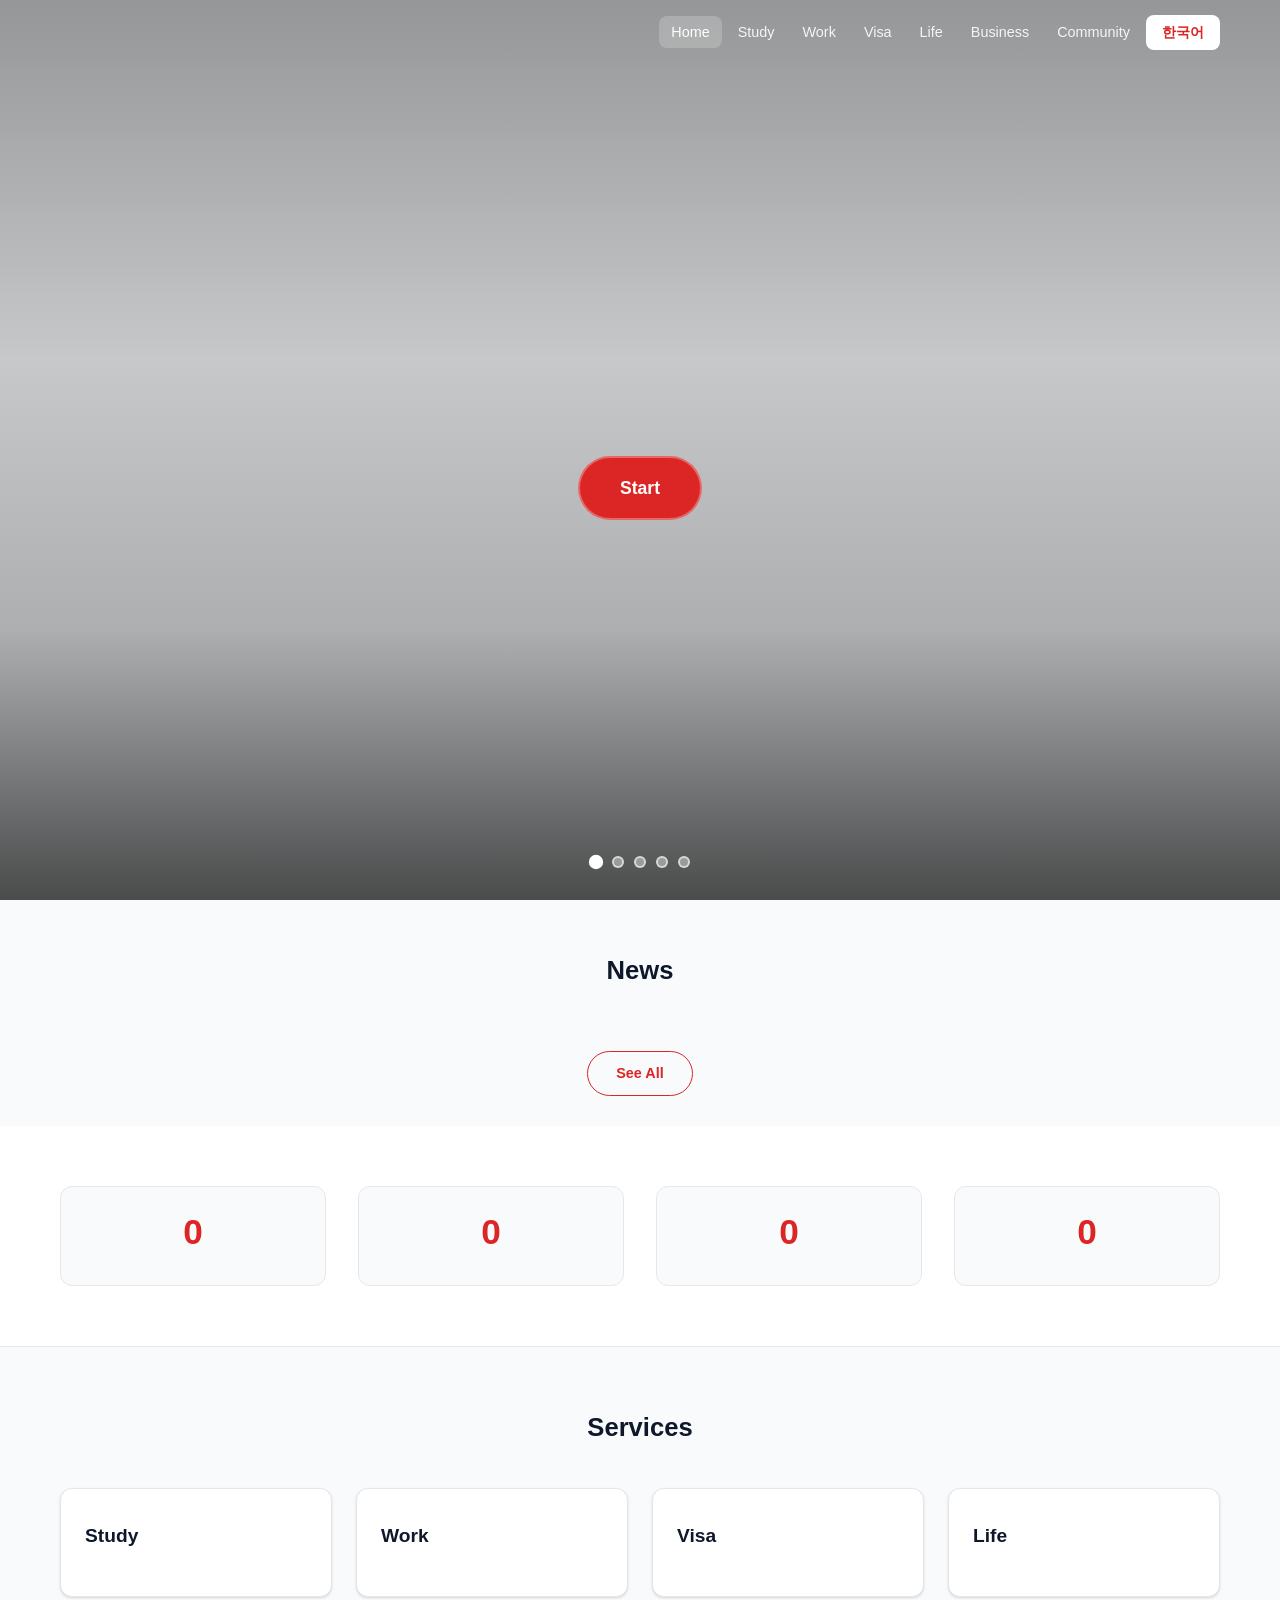
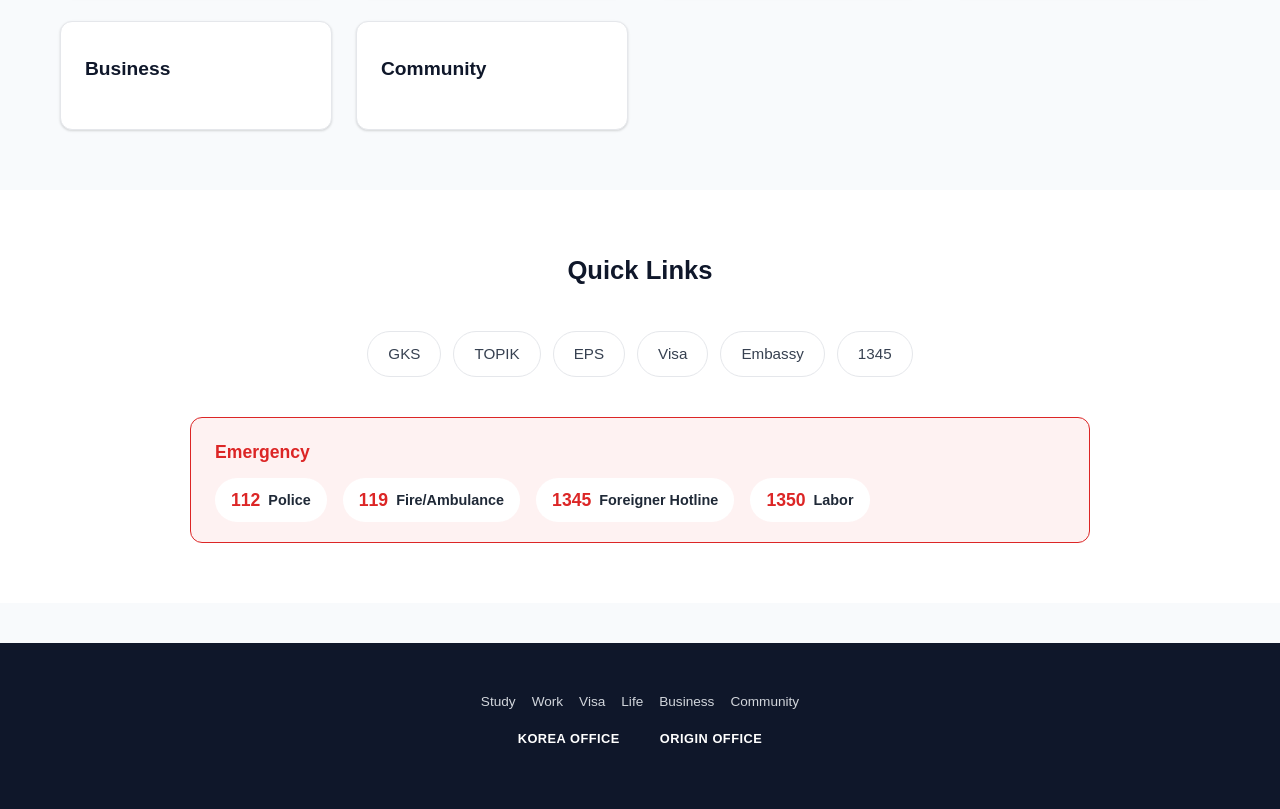
==== index.html @ 5b104d98 "Initial commit: KoInfo unified multi-country platform Merge IndoKo and MongKo into a single repo wit" ====
<!DOCTYPE html>
<html lang="id">
<head>
  <meta charset="UTF-8">
  <meta name="viewport" content="width=device-width, initial-scale=1.0">
  <title>{SITE} - KoInfo</title>
  <meta name="description" content="KoInfo - Comprehensive information platform for foreigners in Korea">
  <meta name="theme-color" content="#DC2626">
  <link rel="icon" type="image/svg+xml" href="favicon.svg">
  <link rel="stylesheet" href="css/style.css">
</head>
<body>

  <nav class="navbar">
    <div class="container">
      <a href="index.html" class="nav-brand">
        <span class="nav-flag"></span>
        <span class="brand-text">
          <span class="brand-name"></span>
          <span class="brand-sub" data-i18n="common.tagline"></span>
        </span>
      </a>
      <button class="menu-toggle" onclick="toggleMenu()" aria-label="Menu">☰</button>
      <ul class="nav-links" id="nav-links">
        <li><a href="index.html" class="active" data-i18n="nav.home">Home</a></li>
        <li><a href="study.html" data-i18n="nav.study">Study</a></li>
        <li><a href="work.html" data-i18n="nav.work">Work</a></li>
        <li><a href="visa.html" data-i18n="nav.visa">Visa</a></li>
        <li><a href="life.html" data-i18n="nav.life">Life</a></li>
        <li><a href="business.html" data-i18n="nav.business">Business</a></li>
        <li><a href="community.html" data-i18n="nav.community">Community</a></li>
        <li><button class="lang-btn" id="lang-toggle" onclick="toggleLanguage()">한국어</button></li>
      </ul>
    </div>
  </nav>

  <section class="hero">
    <div class="hero-slide active" data-slide="0"></div>
    <div class="hero-slide" data-slide="1"></div>
    <div class="hero-slide" data-slide="2"></div>
    <div class="hero-slide" data-slide="3"></div>
    <div class="hero-slide" data-slide="4"></div>
    <div class="hero-overlay"></div>
    <div class="hero-content">
      <h1 data-i18n="hero.title"></h1>
      <p data-i18n="hero.subtitle"></p>
      <a href="#stats" class="hero-cta" data-i18n="hero.cta">Start</a>
    </div>
    <div class="hero-indicators">
      <span class="hero-dot active" data-slide="0"></span>
      <span class="hero-dot" data-slide="1"></span>
      <span class="hero-dot" data-slide="2"></span>
      <span class="hero-dot" data-slide="3"></span>
      <span class="hero-dot" data-slide="4"></span>
    </div>
  </section>

  <section class="news-section" id="news">
    <div class="container">
      <h2 class="section-title" data-i18n="news.title">News</h2>
      <div id="home-news-list" class="news-list"></div>
      <div class="news-more-wrap">
        <a href="news.html" class="news-more-link" data-i18n="news.more">See All</a>
      </div>
    </div>
  </section>

  <section class="stats-section" id="stats">
    <div class="stats-grid">
      <div class="stat-card">
        <div class="stat-number" data-count="0">0</div>
        <div class="stat-label" data-i18n="stats.residentsLabel"></div>
        <div class="stat-source" data-i18n="stats.residentsSource"></div>
      </div>
      <div class="stat-card">
        <div class="stat-number" data-count="0">0</div>
        <div class="stat-label" data-i18n="stats.studentsLabel"></div>
        <div class="stat-source" data-i18n="stats.studentsSource"></div>
      </div>
      <div class="stat-card">
        <div class="stat-number" data-count="0">0</div>
        <div class="stat-label" data-i18n="stats.epsLabel"></div>
        <div class="stat-source" data-i18n="stats.epsSource"></div>
      </div>
      <div class="stat-card">
        <div class="stat-number" data-count="0">0</div>
        <div class="stat-label" data-i18n="stats.rankLabel"></div>
        <div class="stat-source" data-i18n="stats.rankSource"></div>
      </div>
    </div>
  </section>

  <section class="section" id="cards">
    <div class="container">
      <h2 class="section-title" data-i18n="services.title">Services</h2>
      <div class="cards-grid">
        <a href="study.html" class="card"><h3 data-i18n="card.study.title">Study</h3><p data-i18n="card.study.desc"></p></a>
        <a href="work.html" class="card"><h3 data-i18n="card.work.title">Work</h3><p data-i18n="card.work.desc"></p></a>
        <a href="visa.html" class="card"><h3 data-i18n="card.visa.title">Visa</h3><p data-i18n="card.visa.desc"></p></a>
        <a href="life.html" class="card"><h3 data-i18n="card.life.title">Life</h3><p data-i18n="card.life.desc"></p></a>
        <a href="business.html" class="card"><h3 data-i18n="card.business.title">Business</h3><p data-i18n="card.business.desc"></p></a>
        <a href="community.html" class="card"><h3 data-i18n="card.community.title">Community</h3><p data-i18n="card.community.desc"></p></a>
      </div>
    </div>
  </section>

  <section class="section" style="background: var(--white);">
    <div class="container">
      <h2 class="section-title" data-i18n="quick.title">Quick Links</h2>
      <div class="quick-links">
        <a href="study.html" class="quick-link" data-i18n="quick.gks">GKS</a>
        <a href="study.html" class="quick-link" data-i18n="quick.topik">TOPIK</a>
        <a href="work.html" class="quick-link" data-i18n="quick.eps">EPS</a>
        <a href="visa.html" class="quick-link" data-i18n="quick.visa">Visa</a>
        <a href="community.html" class="quick-link" data-i18n="quick.embassy">Embassy</a>
        <a href="community.html" class="quick-link" data-i18n="quick.call">1345</a>
      </div>
      <div class="emergency-banner">
        <h3 data-i18n="emergency.title">Emergency</h3>
        <div class="emergency-numbers">
          <div class="emergency-item"><span class="num">112</span> <span data-i18n="emergency.police">Police</span></div>
          <div class="emergency-item"><span class="num">119</span> <span data-i18n="emergency.fire">Fire/Ambulance</span></div>
          <div class="emergency-item"><span class="num">1345</span> <span data-i18n="emergency.foreigner">Foreigner Hotline</span></div>
          <div class="emergency-item"><span class="num">1350</span> <span data-i18n="emergency.labor">Labor</span></div>
        </div>
      </div>
    </div>
  </section>

  <footer class="footer">
    <div class="footer-brand"></div>
    <div class="footer-flags"></div>
    <div class="footer-links">
      <a href="study.html" data-i18n="nav.study">Study</a>
      <a href="work.html" data-i18n="nav.work">Work</a>
      <a href="visa.html" data-i18n="nav.visa">Visa</a>
      <a href="life.html" data-i18n="nav.life">Life</a>
      <a href="business.html" data-i18n="nav.business">Business</a>
      <a href="community.html" data-i18n="nav.community">Community</a>
    </div>
    <div class="footer-offices">
      <div class="footer-office">
        <strong data-i18n="footer.office.korea">Korea Office</strong>
        <span data-i18n="footer.office.korea.addr"></span>
      </div>
      <div class="footer-office">
        <strong data-i18n="footer.office.origin">Origin Office</strong>
        <span data-i18n="footer.office.origin.addr"></span>
      </div>
    </div>
    <p data-i18n="footer.text"></p>
  </footer>

  <script src="js/site-config.js"></script>
  <script>
    // Dynamically load site-specific lang.js
    var langScript = document.createElement('script');
    langScript.src = 'sites/' + SITE_KEY + '/lang.js';
    langScript.onload = function() {
      var mainScript = document.createElement('script');
      mainScript.src = 'js/main.js';
      mainScript.onload = function() {
        var newsScript = document.createElement('script');
        newsScript.src = 'js/news.js';
        document.head.appendChild(newsScript);
      };
      document.head.appendChild(mainScript);
    };
    document.head.appendChild(langScript);
  </script>
</body>
</html>
---- css/style.css ----
/* === KoInfo Unified Stylesheet === */
/* Colors are injected dynamically by site-config.js via CSS custom properties */

*, *::before, *::after {
  margin: 0;
  padding: 0;
  box-sizing: border-box;
}

:root {
  /* Defaults - overridden by site-config.js */
  --primary: #DC2626;
  --primary-dark: #991B1B;
  --primary-light: #F87171;
  --primary-bg: #FEF2F2;
  --secondary: #FFD700;
  --secondary-dark: #B8960F;
  --accent: #1D4ED8;
  --accent-light: #DBEAFE;
  --white: #FFFFFF;
  --gray-50: #F8FAFC;
  --gray-100: #F3F4F6;
  --gray-200: #E5E7EB;
  --gray-300: #D1D5DB;
  --gray-600: #4B5563;
  --gray-700: #374151;
  --gray-800: #1F2937;
  --gray-900: #0F172A;
  --success: #22C55E;
  --warning: #F59E0B;
  --error: #EF4444;
  --info: #3B82F6;
  --shadow: 0 1px 3px rgba(0,0,0,0.1), 0 1px 2px rgba(0,0,0,0.06);
  --shadow-md: 0 4px 6px rgba(0,0,0,0.07), 0 2px 4px rgba(0,0,0,0.06);
  --shadow-lg: 0 10px 15px rgba(0,0,0,0.1), 0 4px 6px rgba(0,0,0,0.05);
  --radius: 12px;
  --radius-sm: 8px;
  --transition: 0.2s ease;
}

html { scroll-behavior: smooth; }

body {
  font-family: 'Pretendard', -apple-system, BlinkMacSystemFont, 'Segoe UI', Roboto, 'Noto Sans', sans-serif;
  color: var(--gray-800);
  background: var(--gray-50);
  line-height: 1.6;
  min-height: 100vh;
}

a { color: var(--primary); text-decoration: none; }
a:hover { text-decoration: underline; }
img { max-width: 100%; }

/* === Navbar === */
.navbar {
  position: fixed; top: 0; left: 0; right: 0; z-index: 100;
  transition: background 0.3s ease, box-shadow 0.3s ease;
}
.navbar.scrolled {
  background: rgba(255,255,255,0.97);
  box-shadow: var(--shadow);
}
.navbar .container {
  max-width: 1200px; margin: 0 auto; padding: 0 20px;
  display: flex; align-items: center; justify-content: space-between; height: 64px;
}
.nav-brand {
  display: flex; align-items: center; gap: 10px;
  font-weight: 800; font-size: 1.2rem; color: var(--white);
  text-decoration: none; transition: color 0.3s ease;
}
.navbar.scrolled .nav-brand { color: var(--primary); }
.nav-brand:hover { text-decoration: none; }
.nav-brand .brand-text { display: flex; align-items: baseline; gap: 6px; }
.nav-brand .brand-sub {
  font-size: 0.75rem; font-weight: 500; color: rgba(255,255,255,0.8);
  transition: color 0.3s ease;
}
.navbar.scrolled .nav-brand .brand-sub { color: var(--gray-600); }
.nav-flag { font-size: 1.4rem; }
.nav-links { display: flex; align-items: center; gap: 4px; list-style: none; }
.nav-links a {
  padding: 8px 12px; border-radius: var(--radius-sm);
  color: rgba(255,255,255,0.9); font-weight: 500; font-size: 0.9rem;
  transition: background var(--transition), color var(--transition); white-space: nowrap;
}
.navbar.scrolled .nav-links a { color: var(--gray-700); }
.nav-links a:hover, .nav-links a.active {
  background: rgba(255,255,255,0.2); color: var(--white); text-decoration: none;
}
.navbar.scrolled .nav-links a:hover, .navbar.scrolled .nav-links a.active {
  background: var(--primary-bg); color: var(--primary);
}
.lang-btn {
  background: var(--white); color: var(--primary) !important; border: none;
  padding: 8px 16px; border-radius: var(--radius-sm); cursor: pointer;
  font-weight: 600; font-size: 0.9rem; transition: background var(--transition), color var(--transition);
}
.navbar.scrolled .lang-btn { background: var(--primary); color: var(--white) !important; }
.lang-btn:hover { opacity: 0.9; text-decoration: none !important; }
.menu-toggle {
  display: none; background: none; border: none; font-size: 1.5rem;
  cursor: pointer; color: var(--white); padding: 4px; transition: color 0.3s ease;
}
.navbar.scrolled .menu-toggle { color: var(--gray-700); }

/* === Hero === */
.hero {
  position: relative; min-height: 100vh; display: flex;
  align-items: center; justify-content: center; text-align: center; overflow: hidden;
}
.hero-slide {
  position: absolute; top: 0; left: 0; width: 100%; height: 100%;
  background-size: cover; background-position: center; background-repeat: no-repeat;
  opacity: 0; transition: opacity 1.5s ease-in-out;
}
.hero-slide.active { opacity: 1; }
.hero-overlay {
  position: absolute; top: 0; left: 0; width: 100%; height: 100%;
  background: linear-gradient(180deg, rgba(0,0,0,0.4) 0%, rgba(0,0,0,0.2) 40%, rgba(0,0,0,0.3) 70%, rgba(0,0,0,0.7) 100%);
}
.hero-content {
  position: relative; z-index: 2; color: var(--white); padding: 120px 20px 80px; max-width: 800px;
}
.hero-content h1 {
  font-size: 3rem; margin-bottom: 16px; font-weight: 800;
  letter-spacing: -0.5px; text-shadow: 0 2px 20px rgba(0,0,0,0.3); line-height: 1.2;
}
.hero-content p {
  font-size: 1.3rem; opacity: 0.95; margin-bottom: 36px; text-shadow: 0 1px 10px rgba(0,0,0,0.3);
}
.hero-cta {
  display: inline-block; background: var(--primary); color: var(--white);
  padding: 16px 40px; border-radius: 50px; font-weight: 700; font-size: 1.1rem;
  transition: transform var(--transition), box-shadow var(--transition);
  text-shadow: none; border: 2px solid rgba(255,255,255,0.3);
}
.hero-cta:hover {
  transform: translateY(-2px); box-shadow: 0 8px 25px rgba(0,0,0,0.3); text-decoration: none;
}
.hero-indicators {
  position: absolute; bottom: 32px; left: 50%; transform: translateX(-50%);
  z-index: 3; display: flex; gap: 10px;
}
.hero-dot {
  width: 12px; height: 12px; border-radius: 50%; background: rgba(255,255,255,0.4);
  cursor: pointer; border: 2px solid rgba(255,255,255,0.6); transition: background 0.3s ease, transform 0.3s ease;
}
.hero-dot:hover { background: rgba(255,255,255,0.7); }
.hero-dot.active { background: var(--white); transform: scale(1.2); }

/* === Stats === */
.stats-section { background: var(--white); padding: 60px 0; border-bottom: 1px solid var(--gray-200); }
.stats-grid {
  display: grid; grid-template-columns: repeat(auto-fit, minmax(200px, 1fr));
  gap: 32px; max-width: 1200px; margin: 0 auto; padding: 0 20px;
}
.stat-card {
  text-align: center; padding: 24px 16px; border-radius: var(--radius);
  background: var(--gray-50); border: 1px solid var(--gray-200);
  transition: transform var(--transition), box-shadow var(--transition);
}
.stat-card:hover { transform: translateY(-4px); box-shadow: var(--shadow-md); border-color: var(--primary); }
.stat-number { font-size: 2.2rem; font-weight: 800; color: var(--primary); line-height: 1.2; margin-bottom: 8px; }
.stat-label { font-size: 0.9rem; color: var(--gray-600); font-weight: 500; }
.stat-source { font-size: 0.75rem; color: var(--gray-300); margin-top: 4px; }

/* === Page Header === */
.page-header {
  background: linear-gradient(135deg, var(--primary) 0%, var(--primary-dark) 100%);
  color: var(--white); text-align: center; padding: 50px 20px; position: relative; margin-top: 64px;
}
.page-header::after {
  content: ''; position: absolute; bottom: 0; left: 0; right: 0; height: 3px;
  background: linear-gradient(90deg, var(--secondary), var(--primary-light), var(--accent));
}
.page-header h1 { font-size: 2rem; font-weight: 700; }

/* === Container & Section === */
.container { max-width: 1200px; margin: 0 auto; padding: 0 20px; }
.section { padding: 60px 0; }
.section-title { text-align: center; font-size: 1.6rem; color: var(--gray-900); margin-bottom: 40px; font-weight: 700; }

/* === Cards Grid === */
.cards-grid { display: grid; grid-template-columns: repeat(auto-fit, minmax(220px, 1fr)); gap: 24px; }
.card {
  background: var(--white); border-radius: var(--radius); padding: 32px 24px;
  box-shadow: var(--shadow); transition: transform var(--transition), box-shadow var(--transition), border-color var(--transition);
  text-decoration: none; color: inherit; display: block; border: 1px solid var(--gray-200);
  position: relative; overflow: hidden;
}
.card::before {
  content: ''; position: absolute; top: 0; left: 0; right: 0; height: 3px;
  background: var(--primary); transform: scaleX(0); transition: transform 0.3s ease;
}
.card:hover::before { transform: scaleX(1); }
.card:hover { transform: translateY(-4px); box-shadow: var(--shadow-lg); text-decoration: none; border-color: var(--primary); }
.card h3 { font-size: 1.2rem; margin-bottom: 12px; color: var(--gray-900); }
.card p { color: var(--gray-600); font-size: 0.9rem; line-height: 1.6; }

/* === Quick Links === */
.quick-links { display: flex; flex-wrap: wrap; gap: 12px; justify-content: center; }
.quick-link {
  display: inline-flex; align-items: center; gap: 6px; padding: 10px 20px;
  background: var(--white); border: 1px solid var(--gray-200); border-radius: 50px;
  color: var(--gray-700); font-weight: 500; font-size: 0.95rem; transition: all var(--transition);
}
.quick-link:hover { border-color: var(--primary); color: var(--primary); background: var(--primary-bg); text-decoration: none; }

/* === Emergency Banner === */
.emergency-banner {
  background: var(--primary-bg); border: 1px solid var(--primary); border-radius: var(--radius);
  padding: 20px 24px; margin-top: 40px; max-width: 900px; margin-left: auto; margin-right: auto;
}
.emergency-banner h3 { color: var(--primary); font-size: 1.1rem; margin-bottom: 12px; }
.emergency-numbers { display: flex; flex-wrap: wrap; gap: 16px; }
.emergency-item {
  display: flex; align-items: center; gap: 8px; background: var(--white);
  padding: 8px 16px; border-radius: 50px; font-weight: 600; font-size: 0.9rem; color: var(--gray-800);
}
.emergency-item .num { color: var(--primary); font-size: 1.1rem; }

/* === Accordion === */
.accordion { max-width: 900px; margin: 0 auto; display: flex; flex-direction: column; gap: 12px; }
.accordion-item {
  background: var(--white); border-radius: var(--radius); border: 1px solid var(--gray-200);
  overflow: hidden; transition: border-color var(--transition);
}
.accordion-item:hover { border-color: var(--primary); }
.accordion-item.active { border-color: var(--primary); }
.accordion-header {
  padding: 20px 24px; cursor: pointer; display: flex; justify-content: space-between;
  align-items: center; gap: 16px; user-select: none;
}
.accordion-header:hover { background: var(--gray-50); }
.accordion-header-text h3 { font-size: 1.1rem; color: var(--gray-900); margin-bottom: 4px; }
.accordion-header-text p { font-size: 0.85rem; color: var(--gray-600); }
.accordion-arrow { font-size: 1.2rem; color: var(--gray-600); transition: transform 0.3s ease; flex-shrink: 0; }
.accordion-item.active .accordion-arrow { transform: rotate(180deg); color: var(--primary); }
.accordion-body { max-height: 0; overflow: hidden; transition: max-height 0.4s ease; }
.accordion-item.active .accordion-body { max-height: 2000px; }
.accordion-content { padding: 0 24px 24px; color: var(--gray-700); line-height: 1.8; }
.accordion-content h4 { color: var(--gray-900); margin: 16px 0 10px; font-size: 1.05rem; }
.accordion-content h4:first-child { margin-top: 0; }
.accordion-content ul, .accordion-content ol { padding-left: 20px; margin: 8px 0; }
.accordion-content li { margin-bottom: 6px; }
.accordion-content table { width: 100%; border-collapse: collapse; margin: 12px 0; font-size: 0.9rem; }
.accordion-content th, .accordion-content td { border: 1px solid var(--gray-200); padding: 10px 12px; text-align: left; }
.accordion-content th { background: var(--primary-bg); color: var(--primary-dark); font-weight: 600; }
.accordion-content tr:nth-child(even) { background: var(--gray-50); }
.accordion-content a { color: var(--primary); font-weight: 500; }
.accordion-subtitle {
  font-size: 1.15rem; color: var(--primary); margin: 32px 0 16px; padding: 12px 0;
  border-bottom: 2px solid var(--primary-bg); max-width: 900px; margin-left: auto; margin-right: auto;
}

/* === Comparison Table === */
.comparison-table { width: 100%; border-collapse: collapse; margin: 20px 0; font-size: 0.9rem; }
.comparison-table th, .comparison-table td { border: 1px solid var(--gray-200); padding: 12px 16px; text-align: center; }
.comparison-table th { background: var(--primary); color: var(--white); font-weight: 600; }
.comparison-table tr:nth-child(even) { background: var(--gray-50); }
.comparison-table tr:last-child { background: var(--primary-bg); font-weight: 600; }

/* === Footer === */
.footer {
  background: var(--gray-900); color: var(--gray-300); text-align: center;
  padding: 40px 20px; margin-top: 40px; font-size: 0.9rem;
}
.footer-brand { font-size: 1.3rem; font-weight: 700; color: var(--white); margin-bottom: 8px; }
.footer-flags { font-size: 1.5rem; margin-bottom: 8px; letter-spacing: 8px; }
.footer-links { display: flex; justify-content: center; gap: 16px; margin-bottom: 16px; flex-wrap: wrap; }
.footer-links a { color: var(--gray-300); font-size: 0.85rem; transition: color var(--transition); }
.footer-links a:hover { color: var(--secondary); text-decoration: none; }
.footer-offices { display: flex; justify-content: center; gap: 40px; margin-bottom: 16px; flex-wrap: wrap; }
.footer-office { display: flex; flex-direction: column; gap: 4px; font-size: 0.85rem; }
.footer-office strong { color: var(--white); font-size: 0.8rem; text-transform: uppercase; letter-spacing: 0.5px; }
.footer-office span { color: var(--gray-300); }

/* === News === */
.news-section { padding: 50px 0 30px; background: var(--gray-50); }
.news-list { display: flex; flex-direction: column; gap: 16px; max-width: 900px; margin: 0 auto; }
.news-list-full { max-width: 100%; }
.news-card {
  background: var(--white); border: 1px solid var(--gray-200); border-radius: var(--radius);
  padding: 20px 24px; transition: border-color var(--transition), box-shadow var(--transition);
}
.news-card:hover { border-color: var(--primary); box-shadow: var(--shadow-md); }
.news-card.news-urgent { border-left: 4px solid var(--error); background: #FFFBFB; }
.news-card-header { display: flex; align-items: center; justify-content: space-between; margin-bottom: 8px; gap: 12px; }
.news-category-tag { display: inline-block; padding: 3px 10px; border-radius: 50px; font-size: 0.75rem; font-weight: 600; white-space: nowrap; }
.news-date { font-size: 0.8rem; color: var(--gray-300); white-space: nowrap; }
.news-card-title { font-size: 1.05rem; color: var(--gray-900); margin-bottom: 0; font-weight: 600; display: flex; align-items: center; justify-content: space-between; }
.news-card-arrow { font-size: 0.75rem; color: var(--gray-400); transition: transform 0.25s ease; margin-left: 8px; flex-shrink: 0; }
.news-card-open .news-card-arrow { transform: rotate(180deg); }
.news-card-content { font-size: 0.9rem; color: var(--gray-600); line-height: 1.6; max-height: 0; overflow: hidden; transition: max-height 0.3s ease, margin 0.3s ease; margin-top: 0; }
.news-card-open .news-card-content { max-height: 300px; margin-top: 10px; }
.news-more-wrap { text-align: center; margin-top: 20px; }
.news-more-link {
  display: inline-block; padding: 10px 28px; border: 1px solid var(--primary); border-radius: 50px;
  color: var(--primary); font-weight: 600; font-size: 0.9rem; transition: all var(--transition);
}
.news-more-link:hover { background: var(--primary); color: var(--white); text-decoration: none; }
.news-urgent-banner { display: flex; align-items: flex-start; gap: 12px; background: var(--primary-bg); border: 1px solid var(--primary); border-radius: var(--radius); padding: 16px 20px; }
.news-urgent-icon { flex-shrink: 0; width: 28px; height: 28px; background: var(--primary); color: var(--white); border-radius: 50%; display: flex; align-items: center; justify-content: center; font-weight: 800; font-size: 0.9rem; }
.news-urgent-text { display: flex; flex-direction: column; gap: 4px; }
.news-urgent-text strong { color: var(--primary); font-size: 0.95rem; }
.news-urgent-text span { font-size: 0.85rem; color: var(--gray-700); }
.news-banner-detail { font-size: 0.85rem; color: var(--gray-600); line-height: 1.6; max-height: 0; overflow: hidden; transition: max-height 0.3s ease, margin 0.3s ease, padding 0.3s ease; }
.news-banner-open .news-banner-detail { max-height: 300px; margin-top: 8px; }
.news-source { margin-top: 8px; font-size: 0.8rem; color: var(--gray-400); }
.news-source a { color: var(--primary); text-decoration: none; }
.news-source a:hover { text-decoration: underline; }
.news-related-container { margin-top: 16px; margin-bottom: 0; display: flex; flex-direction: column; gap: 8px; }
.news-related-banner { background: var(--primary-bg); border: 1px solid var(--gray-300); border-radius: var(--radius-sm); padding: 12px 20px; transition: border-color var(--transition); }
.news-related-banner:hover { border-color: var(--primary); }
.news-related-banner.news-related-urgent { background: var(--primary-bg); border-color: var(--primary); }
.news-related-content { display: flex; align-items: center; gap: 12px; flex-wrap: wrap; }
.news-related-title { font-size: 0.9rem; font-weight: 600; color: var(--gray-800); flex: 1; }
.news-filters { display: flex; flex-wrap: wrap; gap: 8px; justify-content: center; margin-bottom: 32px; }
.news-filter-btn { padding: 8px 20px; border: 1px solid var(--gray-200); border-radius: 50px; background: var(--white); color: var(--gray-700); font-weight: 500; font-size: 0.9rem; cursor: pointer; transition: all var(--transition); }
.news-filter-btn:hover { border-color: var(--primary); color: var(--primary); }
.news-filter-btn.active { background: var(--primary); color: var(--white); border-color: var(--primary); }
.news-empty { text-align: center; color: var(--gray-300); padding: 40px 20px; font-size: 1rem; }

/* === Community Board === */
.board-container { max-width: 960px; margin: 0 auto; }
.board-toolbar { display: flex; justify-content: space-between; align-items: flex-start; gap: 16px; margin-bottom: 20px; flex-wrap: wrap; }
.board-categories { display: flex; flex-wrap: wrap; gap: 6px; }
.board-cat-btn { padding: 6px 16px; border: 1px solid var(--gray-200); border-radius: 50px; background: var(--white); color: var(--gray-700); font-weight: 500; font-size: 0.85rem; cursor: pointer; transition: all var(--transition); }
.board-cat-btn:hover { border-color: var(--primary); color: var(--primary); }
.board-cat-btn.active { background: var(--primary); color: var(--white); border-color: var(--primary); }
.board-write-btn { padding: 8px 24px; background: var(--primary); color: var(--white); border: none; border-radius: var(--radius-sm); font-weight: 600; font-size: 0.9rem; cursor: pointer; transition: background var(--transition); white-space: nowrap; }
.board-write-btn:hover { background: var(--primary-dark); }
.board-table-wrap { overflow-x: auto; }
.board-table { width: 100%; border-collapse: collapse; font-size: 0.9rem; }
.board-table th { background: var(--gray-100); color: var(--gray-700); font-weight: 600; padding: 12px 10px; border-bottom: 2px solid var(--gray-300); text-align: center; white-space: nowrap; }
.board-table td { padding: 12px 10px; border-bottom: 1px solid var(--gray-200); text-align: center; color: var(--gray-700); }
.board-row { cursor: pointer; transition: background var(--transition); }
.board-row:hover { background: var(--primary-bg); }
.col-no { width: 50px; }
.col-cat { width: 90px; }
.col-title { text-align: left !important; font-weight: 500; color: var(--gray-900) !important; }
.col-author { width: 80px; }
.col-date { width: 90px; font-size: 0.82rem; }
.col-views { width: 55px; font-size: 0.82rem; }
.cat-tag { display: inline-block; padding: 2px 8px; border-radius: 50px; font-size: 0.72rem; font-weight: 600; white-space: nowrap; }
.cat-free { background: #E0F2FE; color: #0369A1; }
.cat-question { background: #FEF3C7; color: #92400E; }
.cat-info { background: #D1FAE5; color: #065F46; }
.cat-job { background: #EDE9FE; color: #5B21B6; }
.cat-trade { background: #FFE4E6; color: #9F1239; }
.comment-count { color: var(--primary); font-size: 0.8rem; font-weight: 600; margin-left: 4px; }
.board-empty { text-align: center; color: var(--gray-300); padding: 60px 20px; font-size: 1rem; }
.board-pagination { display: flex; justify-content: center; gap: 4px; margin-top: 24px; }
.pag-btn { width: 36px; height: 36px; border: 1px solid var(--gray-200); border-radius: var(--radius-sm); background: var(--white); color: var(--gray-700); font-weight: 500; font-size: 0.9rem; cursor: pointer; transition: all var(--transition); display: flex; align-items: center; justify-content: center; }
.pag-btn:hover { border-color: var(--primary); color: var(--primary); }
.pag-btn.active { background: var(--primary); color: var(--white); border-color: var(--primary); }
.board-detail { background: var(--white); border: 1px solid var(--gray-200); border-radius: var(--radius); overflow: hidden; }
.board-detail-header { padding: 24px; border-bottom: 1px solid var(--gray-200); }
.board-detail-cat { margin-bottom: 8px; display: inline-block; }
.board-detail-header h2 { font-size: 1.3rem; color: var(--gray-900); margin: 8px 0 12px; line-height: 1.4; }
.board-detail-meta { display: flex; gap: 16px; font-size: 0.85rem; color: var(--gray-600); flex-wrap: wrap; }
.board-detail-content { padding: 24px; min-height: 200px; line-height: 1.8; color: var(--gray-700); font-size: 0.95rem; }
.board-detail-actions { display: flex; justify-content: space-between; align-items: center; padding: 16px 24px; border-top: 1px solid var(--gray-200); background: var(--gray-50); }
.board-detail-btns { display: flex; gap: 8px; }
.board-comments { margin-top: 24px; background: var(--white); border: 1px solid var(--gray-200); border-radius: var(--radius); padding: 24px; }
.board-comments h3 { font-size: 1.05rem; color: var(--gray-900); margin-bottom: 16px; padding-bottom: 12px; border-bottom: 1px solid var(--gray-200); }
.comment-item { padding: 12px 0; border-bottom: 1px solid var(--gray-100); }
.comment-item:last-child { border-bottom: none; }
.comment-header { display: flex; justify-content: space-between; align-items: center; margin-bottom: 6px; }
.comment-header strong { font-size: 0.9rem; color: var(--gray-800); }
.comment-date { font-size: 0.78rem; color: var(--gray-300); }
.comment-body { font-size: 0.9rem; color: var(--gray-700); line-height: 1.6; }
.no-comments { text-align: center; color: var(--gray-300); padding: 20px; font-size: 0.9rem; }
.board-comment-form { margin-top: 16px; padding-top: 16px; border-top: 1px solid var(--gray-200); display: flex; flex-direction: column; gap: 10px; }
.board-comment-form input, .board-comment-form textarea { width: 100%; padding: 10px 14px; border: 1px solid var(--gray-200); border-radius: var(--radius-sm); font-size: 0.9rem; font-family: inherit; transition: border-color var(--transition); }
.board-comment-form input:focus, .board-comment-form textarea:focus { outline: none; border-color: var(--primary); }
.board-comment-form button { align-self: flex-end; }
.board-form { background: var(--white); border: 1px solid var(--gray-200); border-radius: var(--radius); padding: 32px 24px; }
#board-write-view h2 { font-size: 1.3rem; color: var(--gray-900); margin-bottom: 24px; }
.form-group { margin-bottom: 20px; }
.form-group label { display: block; font-weight: 600; font-size: 0.9rem; color: var(--gray-800); margin-bottom: 6px; }
.form-group input, .form-group select, .form-group textarea { width: 100%; padding: 10px 14px; border: 1px solid var(--gray-200); border-radius: var(--radius-sm); font-size: 0.9rem; font-family: inherit; transition: border-color var(--transition); background: var(--white); }
.form-group input:focus, .form-group select:focus, .form-group textarea:focus { outline: none; border-color: var(--primary); }
.form-group small { display: block; margin-top: 4px; font-size: 0.78rem; color: var(--gray-600); }
.form-group textarea { resize: vertical; min-height: 120px; }
.form-actions { display: flex; justify-content: flex-end; gap: 12px; margin-top: 24px; }
.btn-primary { padding: 10px 24px; background: var(--primary); color: var(--white); border: none; border-radius: var(--radius-sm); font-weight: 600; font-size: 0.9rem; cursor: pointer; transition: background var(--transition); }
.btn-primary:hover { background: var(--primary-dark); }
.btn-secondary { padding: 10px 24px; background: var(--white); color: var(--gray-700); border: 1px solid var(--gray-300); border-radius: var(--radius-sm); font-weight: 500; font-size: 0.9rem; cursor: pointer; transition: all var(--transition); }
.btn-secondary:hover { border-color: var(--gray-600); color: var(--gray-900); }
.btn-edit { padding: 8px 20px; background: var(--white); color: var(--accent); border: 1px solid var(--accent); border-radius: var(--radius-sm); font-weight: 500; font-size: 0.85rem; cursor: pointer; transition: all var(--transition); }
.btn-edit:hover { background: var(--accent-light); }
.btn-delete { padding: 8px 20px; background: var(--white); color: var(--error); border: 1px solid var(--error); border-radius: var(--radius-sm); font-weight: 500; font-size: 0.85rem; cursor: pointer; transition: all var(--transition); }
.btn-delete:hover { background: #FEF2F2; }
.modal-overlay { position: fixed; top: 0; left: 0; right: 0; bottom: 0; background: rgba(0,0,0,0.5); z-index: 200; display: flex; align-items: center; justify-content: center; padding: 20px; }
.modal-content { background: var(--white); border-radius: var(--radius); padding: 32px; max-width: 400px; width: 100%; box-shadow: var(--shadow-lg); }
.modal-content h3 { font-size: 1.1rem; color: var(--gray-900); margin-bottom: 16px; }
.modal-content input { width: 100%; padding: 10px 14px; border: 1px solid var(--gray-200); border-radius: var(--radius-sm); font-size: 0.9rem; margin-bottom: 8px; }
.modal-content input:focus { outline: none; border-color: var(--primary); }
.modal-error { color: var(--error); font-size: 0.85rem; margin-bottom: 8px; }
.modal-actions { display: flex; justify-content: flex-end; gap: 10px; margin-top: 16px; }

/* === 404 === */
.error-page { text-align: center; padding: 80px 20px; min-height: 50vh; display: flex; flex-direction: column; align-items: center; justify-content: center; margin-top: 64px; }
.error-code { font-size: 6rem; font-weight: 800; color: var(--primary); line-height: 1; margin-bottom: 16px; }
.error-page h1 { font-size: 1.8rem; color: var(--gray-900); margin-bottom: 12px; }
.error-page p { color: var(--gray-600); font-size: 1.1rem; margin-bottom: 32px; max-width: 500px; }

/* === Responsive === */
@media (max-width: 768px) {
  .menu-toggle { display: block; }
  .nav-links { display: none; position: absolute; top: 64px; left: 0; right: 0; background: var(--white); flex-direction: column; padding: 16px; box-shadow: var(--shadow-md); gap: 4px; }
  .nav-links.active { display: flex; }
  .nav-links a { padding: 12px 16px; width: 100%; color: var(--gray-700); }
  .nav-links a:hover, .nav-links a.active { background: var(--primary-bg); color: var(--primary); }
  .hero-content { padding: 100px 20px 60px; }
  .hero-content h1 { font-size: 2rem; }
  .hero-content p { font-size: 1rem; }
  .page-header { padding: 36px 20px; }
  .page-header h1 { font-size: 1.5rem; }
  .section { padding: 40px 0; }
  .section-title { font-size: 1.3rem; margin-bottom: 24px; }
  .stats-grid { grid-template-columns: repeat(2, 1fr); gap: 16px; }
  .stat-number { font-size: 1.6rem; }
  .cards-grid { grid-template-columns: 1fr; gap: 16px; }
  .card { padding: 24px 20px; }
  .accordion-header { padding: 16px; }
  .accordion-content { padding: 0 16px 16px; }
  .accordion-content table { font-size: 0.8rem; }
  .accordion-content th, .accordion-content td { padding: 6px 8px; }
  .emergency-numbers { gap: 8px; }
  .emergency-item { font-size: 0.8rem; padding: 6px 12px; }
  .news-card { padding: 16px; }
  .news-card-title { font-size: 0.95rem; }
  .news-related-content { gap: 8px; }
  .news-filters { gap: 6px; }
  .news-filter-btn { padding: 6px 14px; font-size: 0.8rem; }
  .error-code { font-size: 4rem; }
  .error-page h1 { font-size: 1.4rem; }
  .board-toolbar { flex-direction: column; gap: 12px; }
  .board-write-btn { align-self: flex-end; }
  .board-cat-btn { padding: 5px 12px; font-size: 0.78rem; }
  .board-table { font-size: 0.8rem; }
  .board-table th, .board-table td { padding: 8px 6px; }
  .col-no, .col-views { display: none; }
  .col-cat { width: 70px; }
  .col-author { width: 60px; }
  .col-date { width: 72px; }
  .board-detail-header { padding: 16px; }
  .board-detail-header h2 { font-size: 1.1rem; }
  .board-detail-content { padding: 16px; }
  .board-detail-actions { padding: 12px 16px; flex-wrap: wrap; gap: 8px; }
  .board-comments { padding: 16px; }
  .board-form { padding: 20px 16px; }
  .modal-content { padding: 24px 20px; }
}

@media (max-width: 480px) {
  .hero-content h1 { font-size: 1.6rem; }
  .stats-grid { grid-template-columns: 1fr 1fr; gap: 12px; }
  .stat-card { padding: 16px 12px; }
  .stat-number { font-size: 1.4rem; }
  .quick-link { font-size: 0.85rem; padding: 8px 14px; }
}
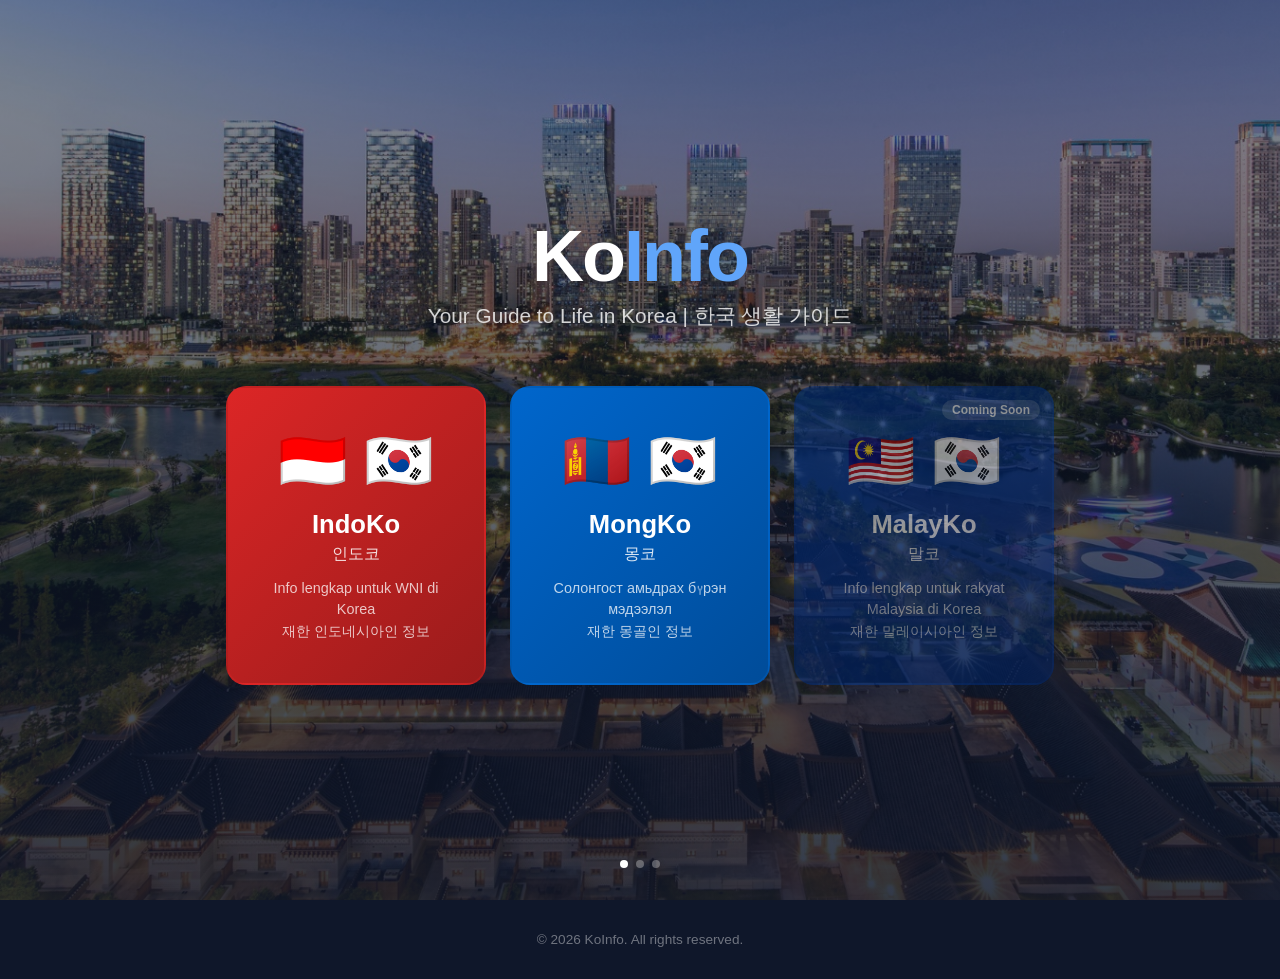
==== commit d495f900: "Add landing page for koinfo.kr with Seoul images and site navigation cards - Landing page with 3 Seo" ====
--- a/index.html
+++ b/index.html
@@ -153,20 +153,23 @@
 
   <script src="js/site-config.js"></script>
   <script>
-    // Dynamically load site-specific lang.js
-    var langScript = document.createElement('script');
-    langScript.src = 'sites/' + SITE_KEY + '/lang.js';
-    langScript.onload = function() {
-      var mainScript = document.createElement('script');
-      mainScript.src = 'js/main.js';
-      mainScript.onload = function() {
-        var newsScript = document.createElement('script');
-        newsScript.src = 'js/news.js';
-        document.head.appendChild(newsScript);
+    if (SITE_KEY === 'main') {
+      window.location.replace('landing.html');
+    } else {
+      var langScript = document.createElement('script');
+      langScript.src = 'sites/' + SITE_KEY + '/lang.js';
+      langScript.onload = function() {
+        var mainScript = document.createElement('script');
+        mainScript.src = 'js/main.js';
+        mainScript.onload = function() {
+          var newsScript = document.createElement('script');
+          newsScript.src = 'js/news.js';
+          document.head.appendChild(newsScript);
+        };
+        document.head.appendChild(mainScript);
       };
-      document.head.appendChild(mainScript);
-    };
-    document.head.appendChild(langScript);
+      document.head.appendChild(langScript);
+    }
   </script>
 </body>
 </html>
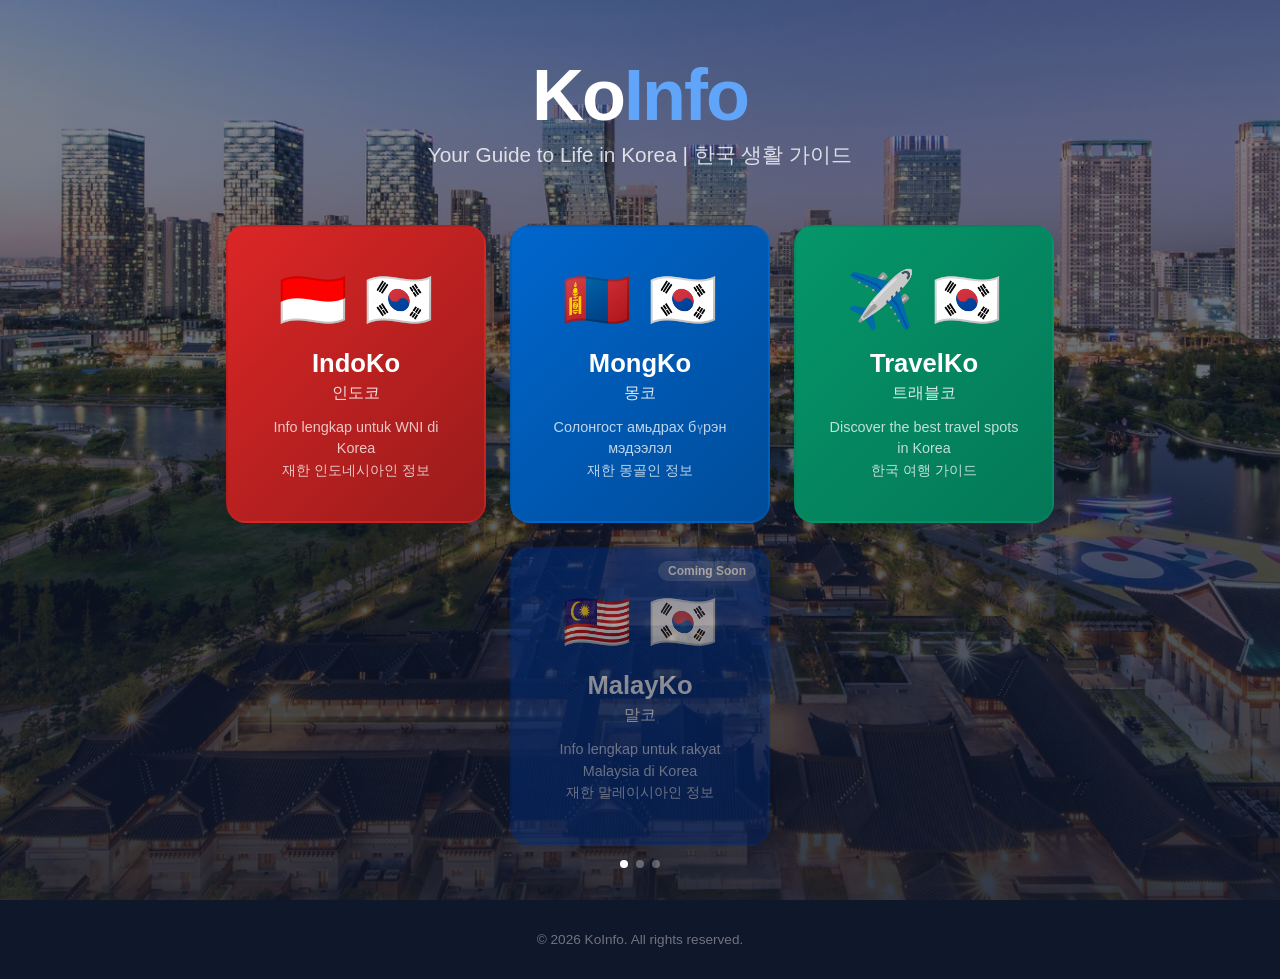
==== commit c9b2a519: "Add comprehensive SEO/GEO setup for all sites - Add OG, Twitter Card, canonical, description meta ta" ====
--- a/index.html
+++ b/index.html
@@ -5,7 +5,20 @@
   <meta name="viewport" content="width=device-width, initial-scale=1.0">
   <title>{SITE} - KoInfo</title>
   <meta name="description" content="KoInfo - Comprehensive information platform for foreigners in Korea">
+  <meta name="page-id" content="index">
   <meta name="theme-color" content="#DC2626">
+  <meta property="og:type" content="website">
+  <meta property="og:title" content="">
+  <meta property="og:description" content="">
+  <meta property="og:image" content="">
+  <meta property="og:url" content="">
+  <meta property="og:locale" content="">
+  <meta property="og:site_name" content="KoInfo">
+  <meta name="twitter:card" content="summary_large_image">
+  <meta name="twitter:title" content="">
+  <meta name="twitter:description" content="">
+  <meta name="twitter:image" content="">
+  <link rel="canonical" href="">
   <link rel="icon" type="image/svg+xml" href="favicon.svg">
   <link rel="stylesheet" href="css/style.css">
 </head>
@@ -27,7 +40,7 @@
         <li><a href="work.html" data-i18n="nav.work">Work</a></li>
         <li><a href="visa.html" data-i18n="nav.visa">Visa</a></li>
         <li><a href="life.html" data-i18n="nav.life">Life</a></li>
-        <li><a href="business.html" data-i18n="nav.business">Business</a></li>
+        <li><a href="travel.html" data-i18n="nav.travel">Travel</a></li>
         <li><a href="community.html" data-i18n="nav.community">Community</a></li>
         <li><button class="lang-btn" id="lang-toggle" onclick="toggleLanguage()">한국어</button></li>
       </ul>
@@ -98,7 +111,7 @@
         <a href="work.html" class="card"><h3 data-i18n="card.work.title">Work</h3><p data-i18n="card.work.desc"></p></a>
         <a href="visa.html" class="card"><h3 data-i18n="card.visa.title">Visa</h3><p data-i18n="card.visa.desc"></p></a>
         <a href="life.html" class="card"><h3 data-i18n="card.life.title">Life</h3><p data-i18n="card.life.desc"></p></a>
-        <a href="business.html" class="card"><h3 data-i18n="card.business.title">Business</h3><p data-i18n="card.business.desc"></p></a>
+        <a href="travel.html" class="card"><h3 data-i18n="card.travel.title">Travel</h3><p data-i18n="card.travel.desc"></p></a>
         <a href="community.html" class="card"><h3 data-i18n="card.community.title">Community</h3><p data-i18n="card.community.desc"></p></a>
       </div>
     </div>
@@ -135,7 +148,7 @@
       <a href="work.html" data-i18n="nav.work">Work</a>
       <a href="visa.html" data-i18n="nav.visa">Visa</a>
       <a href="life.html" data-i18n="nav.life">Life</a>
-      <a href="business.html" data-i18n="nav.business">Business</a>
+      <a href="travel.html" data-i18n="nav.travel">Travel</a>
       <a href="community.html" data-i18n="nav.community">Community</a>
     </div>
     <div class="footer-offices">
--- a/css/style.css
+++ b/css/style.css
@@ -402,6 +402,70 @@
 .modal-error { color: var(--error); font-size: 0.85rem; margin-bottom: 8px; }
 .modal-actions { display: flex; justify-content: flex-end; gap: 10px; margin-top: 16px; }
 
+/* === Travel === */
+.travel-ko-banner {
+  display: flex; align-items: center; justify-content: center; gap: 8px;
+  background: linear-gradient(135deg, var(--primary) 0%, var(--primary-dark) 100%);
+  color: var(--white); padding: 12px 20px; text-decoration: none;
+  font-size: 0.95rem; transition: background 0.3s ease, transform 0.1s ease;
+}
+.travel-ko-banner:hover { background: linear-gradient(135deg, var(--primary-dark) 0%, var(--primary) 100%); text-decoration: none; color: var(--white); }
+.travel-ko-banner-text { text-align: center; }
+.travel-ko-banner-text strong { font-weight: 800; }
+.travel-ko-banner-arrow { font-size: 1.2rem; font-weight: 700; transition: transform 0.2s ease; }
+.travel-ko-banner:hover .travel-ko-banner-arrow { transform: translateX(4px); }
+.travel-map-section { margin-top: 0; }
+.travel-map { width: 100%; height: 400px; background: var(--gray-100); }
+.travel-map-fallback { width: 100%; height: 400px; display: flex; align-items: center; justify-content: center; background: var(--gray-100); color: var(--gray-600); }
+.travel-toolbar { display: flex; justify-content: space-between; align-items: flex-start; gap: 16px; margin-bottom: 24px; flex-wrap: wrap; }
+.travel-grid { display: grid; grid-template-columns: repeat(auto-fill, minmax(280px, 1fr)); gap: 20px; }
+.travel-card { background: var(--white); border: 1px solid var(--gray-200); border-radius: var(--radius); overflow: hidden; cursor: pointer; transition: transform var(--transition), box-shadow var(--transition); }
+.travel-card:hover { transform: translateY(-4px); box-shadow: var(--shadow-lg); }
+.travel-card-image { width: 100%; height: 180px; overflow: hidden; background: var(--gray-100); }
+.travel-card-image img { width: 100%; height: 100%; object-fit: cover; }
+.travel-card-noimage { display: flex; align-items: center; justify-content: center; background: linear-gradient(135deg, var(--primary-bg), var(--gray-100)); }
+.travel-card-noimage span { font-size: 1rem; font-weight: 600; color: var(--gray-600); }
+.travel-card-body { padding: 14px 16px; }
+.travel-card-title { font-size: 1rem; font-weight: 600; color: var(--gray-900); margin: 8px 0 6px; line-height: 1.3; }
+.travel-card-tags { display: flex; flex-wrap: wrap; gap: 4px; margin-bottom: 8px; }
+.travel-mini-tag { font-size: 0.72rem; color: var(--primary); background: var(--primary-bg); padding: 2px 8px; border-radius: 50px; }
+.travel-card-meta { display: flex; justify-content: space-between; font-size: 0.78rem; color: var(--gray-300); }
+
+/* Travel Detail Modal */
+.travel-detail-modal { background: var(--white); border-radius: var(--radius); max-width: 700px; width: 95%; max-height: 90vh; overflow-y: auto; position: relative; }
+.travel-detail-close { position: absolute; top: 12px; right: 16px; background: rgba(0,0,0,0.5); color: white; border: none; width: 32px; height: 32px; border-radius: 50%; font-size: 1.2rem; cursor: pointer; z-index: 10; display: flex; align-items: center; justify-content: center; }
+.travel-detail-close:hover { background: rgba(0,0,0,0.7); }
+.travel-detail-images { display: flex; gap: 4px; overflow-x: auto; background: var(--gray-900); }
+.travel-detail-images img { width: 100%; max-height: 400px; object-fit: cover; flex-shrink: 0; }
+.travel-detail-body { padding: 20px 24px; }
+.travel-detail-body h2 { font-size: 1.4rem; color: var(--gray-900); margin: 10px 0 8px; }
+.travel-detail-meta { display: flex; gap: 16px; font-size: 0.85rem; color: var(--gray-600); margin-bottom: 12px; flex-wrap: wrap; }
+.travel-detail-tags { display: flex; flex-wrap: wrap; gap: 8px; margin-bottom: 16px; }
+.travel-tag { display: inline-block; padding: 4px 12px; border-radius: 50px; font-size: 0.85rem; font-weight: 500; text-decoration: none; transition: all var(--transition); }
+.travel-tag:hover { text-decoration: none; transform: translateY(-1px); }
+.travel-tag-user { background: #E0F2FE; color: #0369A1; }
+.travel-tag-hash { background: #F3E8FD; color: #7C3AED; }
+.travel-detail-content { line-height: 1.8; color: var(--gray-700); font-size: 0.95rem; margin-bottom: 16px; }
+.travel-detail-location { margin-top: 12px; }
+.travel-map-link { display: inline-flex; align-items: center; gap: 6px; padding: 10px 20px; background: #03C75A; color: white; border-radius: var(--radius-sm); font-weight: 600; font-size: 0.9rem; transition: background var(--transition); }
+.travel-map-link:hover { background: #02b351; text-decoration: none; color: white; }
+
+/* Travel Write Modal */
+.travel-write-modal { background: var(--white); border-radius: var(--radius); max-width: 700px; width: 95%; max-height: 90vh; overflow-y: auto; padding: 32px 24px; }
+.travel-write-modal h2 { font-size: 1.3rem; color: var(--gray-900); margin-bottom: 8px; }
+.travel-write-notice { font-size: 0.85rem; color: var(--primary); margin-bottom: 20px; padding: 10px 16px; background: var(--primary-bg); border-radius: var(--radius-sm); }
+.travel-photo-preview { display: flex; gap: 8px; flex-wrap: wrap; margin-top: 8px; }
+.travel-photo-thumb { position: relative; width: 80px; height: 80px; border-radius: var(--radius-sm); overflow: hidden; border: 1px solid var(--gray-200); }
+.travel-photo-thumb img { width: 100%; height: 100%; object-fit: cover; }
+.travel-photo-thumb button { position: absolute; top: 2px; right: 2px; background: rgba(0,0,0,0.6); color: white; border: none; width: 20px; height: 20px; border-radius: 50%; font-size: 0.8rem; cursor: pointer; display: flex; align-items: center; justify-content: center; }
+.travel-location-input { display: flex; gap: 8px; margin-bottom: 8px; }
+.travel-location-input input { flex: 1; }
+.travel-write-map { width: 100%; height: 250px; border-radius: var(--radius-sm); border: 1px solid var(--gray-200); margin-bottom: 4px; background: var(--gray-100); }
+
+/* Travel Pending List */
+.travel-pending-list { max-height: 400px; overflow-y: auto; margin-top: 16px; }
+.travel-pending-item { padding: 12px; border: 1px solid var(--gray-200); border-radius: var(--radius-sm); margin-bottom: 8px; }
+
 /* === 404 === */
 .error-page { text-align: center; padding: 80px 20px; min-height: 50vh; display: flex; flex-direction: column; align-items: center; justify-content: center; margin-top: 64px; }
 .error-code { font-size: 6rem; font-weight: 800; color: var(--primary); line-height: 1; margin-bottom: 16px; }
@@ -439,6 +503,14 @@
   .news-filter-btn { padding: 6px 14px; font-size: 0.8rem; }
   .error-code { font-size: 4rem; }
   .error-page h1 { font-size: 1.4rem; }
+  .travel-map { height: 280px; }
+  .travel-grid { grid-template-columns: 1fr 1fr; gap: 12px; }
+  .travel-card-image { height: 140px; }
+  .travel-toolbar { flex-direction: column; gap: 12px; }
+  .travel-detail-modal, .travel-write-modal { width: 100%; max-height: 95vh; border-radius: var(--radius) var(--radius) 0 0; }
+  .travel-detail-body { padding: 16px; }
+  .travel-write-modal { padding: 20px 16px; }
+  .travel-write-map { height: 200px; }
   .board-toolbar { flex-direction: column; gap: 12px; }
   .board-write-btn { align-self: flex-end; }
   .board-cat-btn { padding: 5px 12px; font-size: 0.78rem; }
@@ -463,4 +535,6 @@
   .stat-card { padding: 16px 12px; }
   .stat-number { font-size: 1.4rem; }
   .quick-link { font-size: 0.85rem; padding: 8px 14px; }
-}
+  .travel-grid { grid-template-columns: 1fr; }
+  .travel-card-image { height: 160px; }
+}
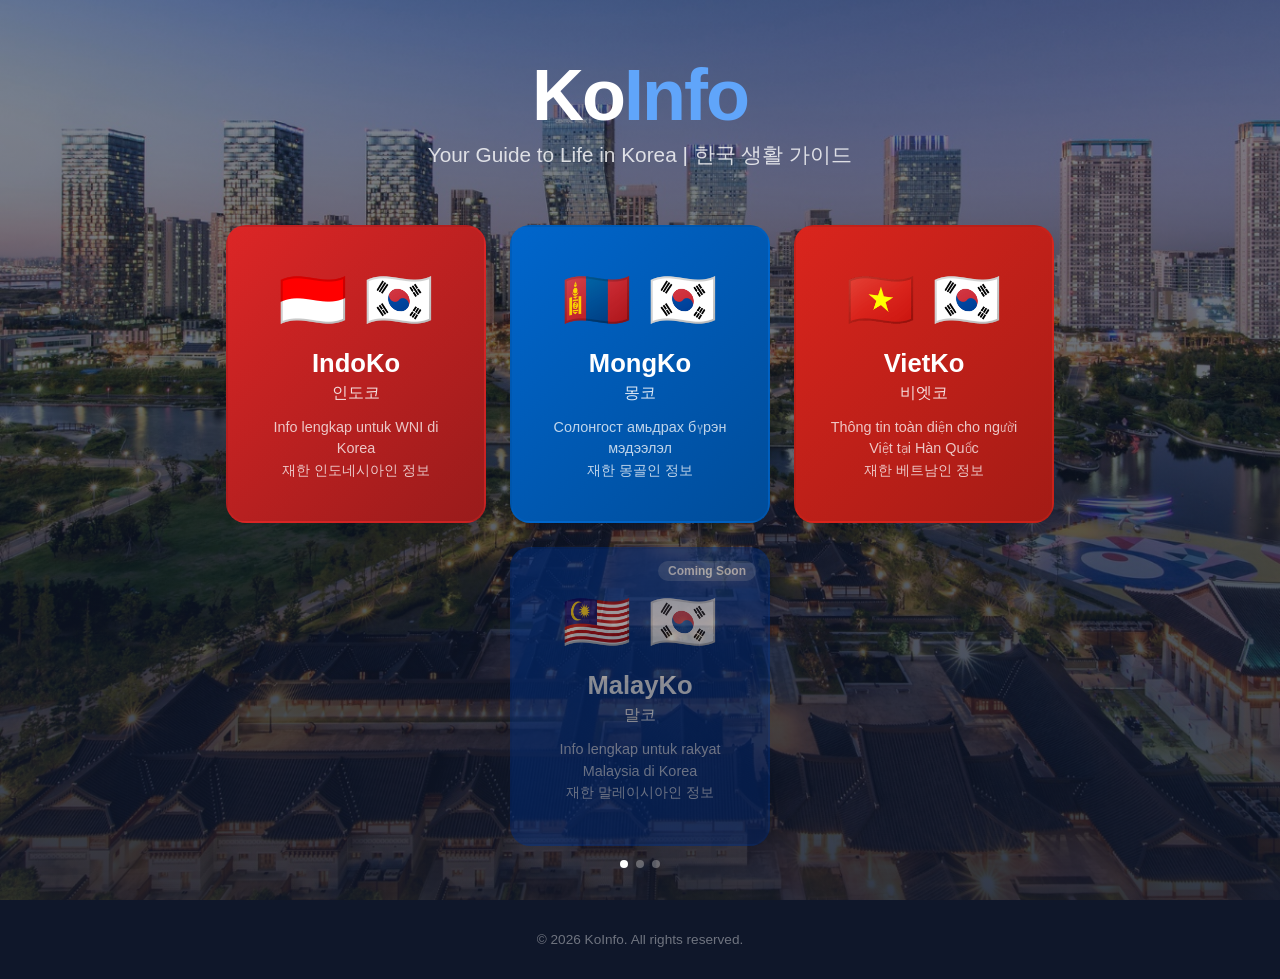
==== commit dd522bf5: "Clean up TravelKo remnants and add VietKo site for Vietnamese community - Remove all travel-related " ====
--- a/index.html
+++ b/index.html
@@ -19,6 +19,11 @@
   <meta name="twitter:description" content="">
   <meta name="twitter:image" content="">
   <link rel="canonical" href="">
+  <meta name="geo.region" content="KR">
+  <meta name="geo.placename" content="South Korea">
+  <meta name="geo.position" content="37.5665;126.9780">
+  <meta name="ICBM" content="37.5665, 126.9780">
+  <meta name="robots" content="index, follow, max-image-preview:large, max-snippet:-1, max-video-preview:-1">
   <link rel="icon" type="image/svg+xml" href="favicon.svg">
   <link rel="stylesheet" href="css/style.css">
 </head>
@@ -40,7 +45,6 @@
         <li><a href="work.html" data-i18n="nav.work">Work</a></li>
         <li><a href="visa.html" data-i18n="nav.visa">Visa</a></li>
         <li><a href="life.html" data-i18n="nav.life">Life</a></li>
-        <li><a href="travel.html" data-i18n="nav.travel">Travel</a></li>
         <li><a href="community.html" data-i18n="nav.community">Community</a></li>
         <li><button class="lang-btn" id="lang-toggle" onclick="toggleLanguage()">한국어</button></li>
       </ul>
@@ -111,7 +115,6 @@
         <a href="work.html" class="card"><h3 data-i18n="card.work.title">Work</h3><p data-i18n="card.work.desc"></p></a>
         <a href="visa.html" class="card"><h3 data-i18n="card.visa.title">Visa</h3><p data-i18n="card.visa.desc"></p></a>
         <a href="life.html" class="card"><h3 data-i18n="card.life.title">Life</h3><p data-i18n="card.life.desc"></p></a>
-        <a href="travel.html" class="card"><h3 data-i18n="card.travel.title">Travel</h3><p data-i18n="card.travel.desc"></p></a>
         <a href="community.html" class="card"><h3 data-i18n="card.community.title">Community</h3><p data-i18n="card.community.desc"></p></a>
       </div>
     </div>
@@ -148,7 +151,6 @@
       <a href="work.html" data-i18n="nav.work">Work</a>
       <a href="visa.html" data-i18n="nav.visa">Visa</a>
       <a href="life.html" data-i18n="nav.life">Life</a>
-      <a href="travel.html" data-i18n="nav.travel">Travel</a>
       <a href="community.html" data-i18n="nav.community">Community</a>
     </div>
     <div class="footer-offices">
